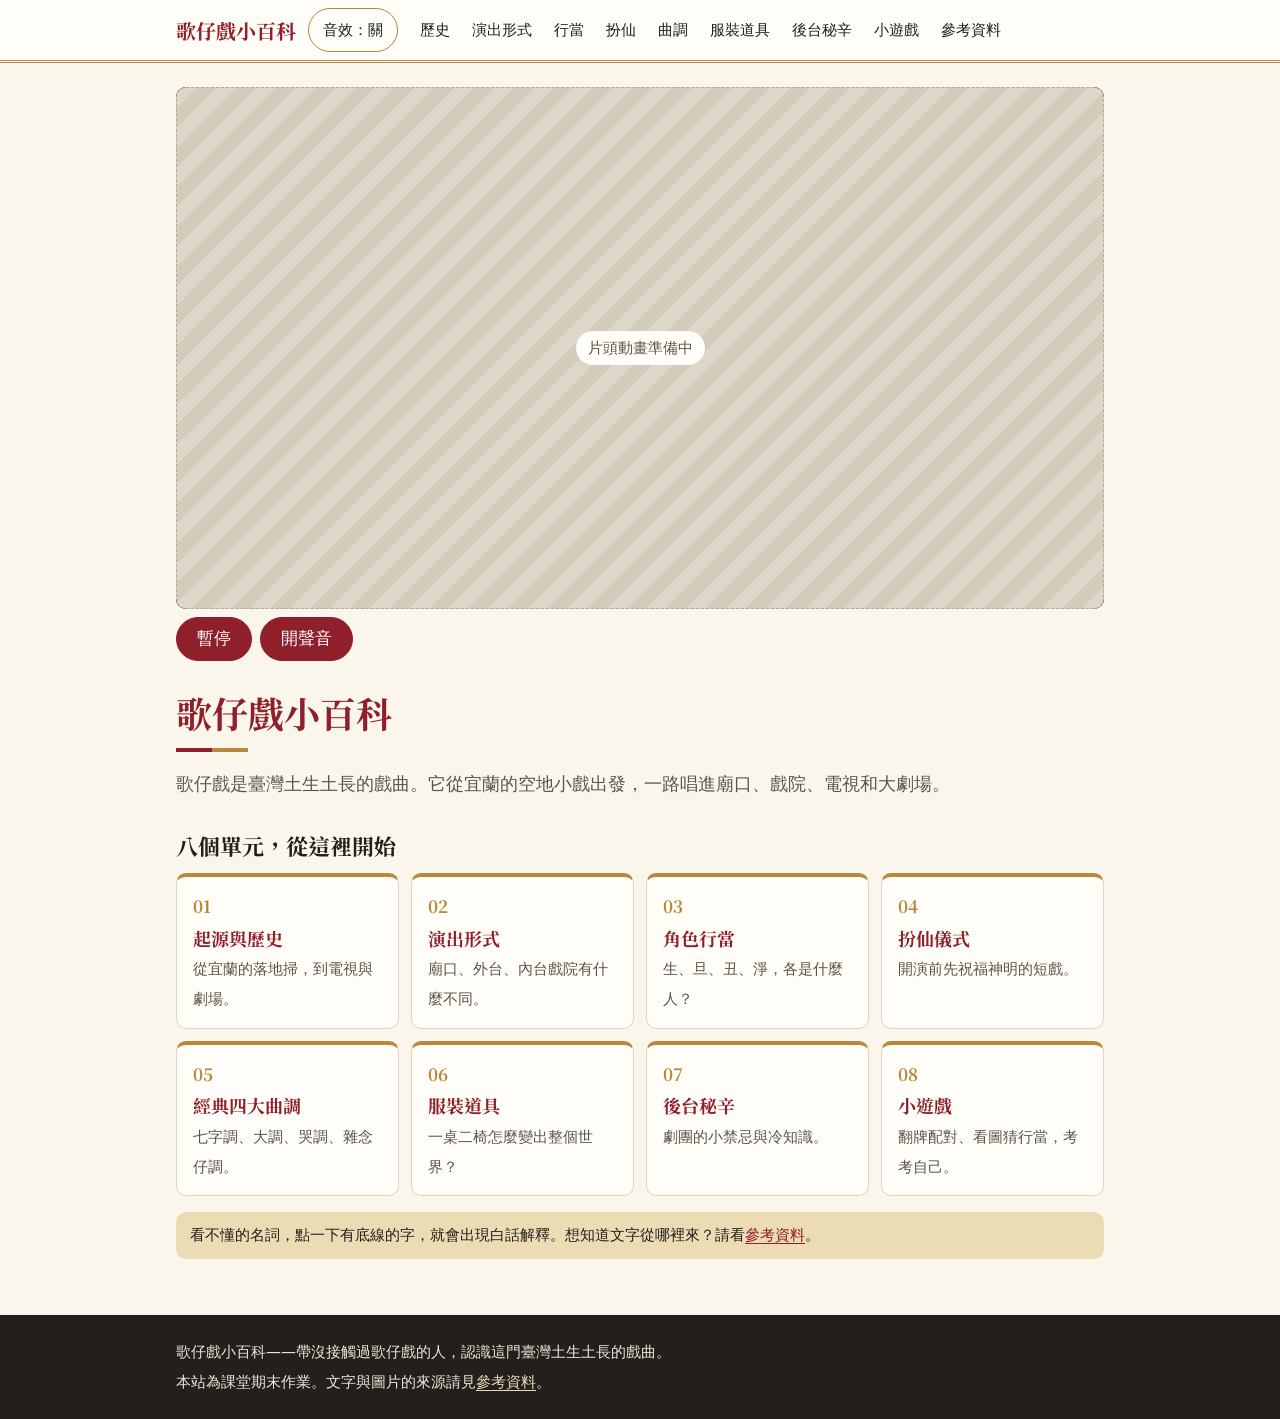
==== site/index.html @ 09cdf5d5 "feat: 完成階段一網站（預留素材版） 新增 site/：十個頁面、共用樣式、翻牌配對與看圖猜行當、 名詞解釋、出處清單、音效開關；圖片、曲調影片、片頭動畫為預留框。 同步更新架構文件的檔案清單與 " ====
<!doctype html>
<html lang="zh-Hant-TW">
<head>
<meta charset="utf-8">
<meta name="viewport" content="width=device-width, initial-scale=1">
<title>歌仔戲小百科</title>
<meta name="description" content="用淺白的話，帶你認識臺灣土生土長的歌仔戲：歷史、演出、角色、曲調、後台，還有小遊戲。">
<link rel="preconnect" href="https://fonts.googleapis.com">
<link rel="preconnect" href="https://fonts.gstatic.com" crossorigin>
<link href="https://fonts.googleapis.com/css2?family=Noto+Serif+TC:wght@500;700&display=swap" rel="stylesheet">
<link rel="stylesheet" href="css/style.css">
</head>
<body data-page="home">
<main id="main" class="wrap">
  <section class="intro" id="intro" aria-label="片頭動畫">
    <div class="intro-frame" id="intro-frame">
      <div class="ph ph-video" role="img" aria-label="片頭動畫準備中"><span>片頭動畫準備中</span></div>
    </div>
    <div class="intro-controls" id="intro-controls" hidden>
      <button type="button" id="intro-play">暫停</button>
      <button type="button" id="intro-sound" aria-pressed="false">開聲音</button>
    </div>
  </section>

  <h1 class="hero-title">歌仔戲小百科</h1>
  <p class="lead">歌仔戲是臺灣土生土長的戲曲。它從宜蘭的空地小戲出發，一路唱進廟口、戲院、電視和大劇場。</p>

  <h2>八個單元，從這裡開始</h2>
  <ol class="unit-grid">
    <li><a class="unit-card" href="history.html"><span class="no">01</span><strong>起源與歷史</strong><span class="desc">從宜蘭的落地掃，到電視與劇場。</span></a></li>
    <li><a class="unit-card" href="performance.html"><span class="no">02</span><strong>演出形式</strong><span class="desc">廟口、外台、內台戲院有什麼不同。</span></a></li>
    <li><a class="unit-card" href="roles.html"><span class="no">03</span><strong>角色行當</strong><span class="desc">生、旦、丑、淨，各是什麼人？</span></a></li>
    <li><a class="unit-card" href="xianxi.html"><span class="no">04</span><strong>扮仙儀式</strong><span class="desc">開演前先祝福神明的短戲。</span></a></li>
    <li><a class="unit-card" href="music.html"><span class="no">05</span><strong>經典四大曲調</strong><span class="desc">七字調、大調、哭調、雜念仔調。</span></a></li>
    <li><a class="unit-card" href="costume.html"><span class="no">06</span><strong>服裝道具</strong><span class="desc">一桌二椅怎麼變出整個世界？</span></a></li>
    <li><a class="unit-card" href="backstage.html"><span class="no">07</span><strong>後台秘辛</strong><span class="desc">劇團的小禁忌與冷知識。</span></a></li>
    <li><a class="unit-card" href="games.html"><span class="no">08</span><strong>小遊戲</strong><span class="desc">翻牌配對、看圖猜行當，考考自己。</span></a></li>
  </ol>

  <p class="note-box">看不懂的名詞，點一下有底線的字，就會出現白話解釋。想知道文字從哪裡來？請看<a href="sources.html">參考資料</a>。</p>
</main>
<script defer src="data/sources.js"></script>
<script defer src="data/glossary.js"></script>
<script defer src="js/core.js"></script>
<script defer src="js/sound.js"></script>
<script defer src="js/layout.js"></script>
<script defer src="js/glossary.js"></script>
<script defer src="js/media.js"></script>
</body>
</html>
---- site/css/style.css ----
/* 歌仔戲小百科：古典與現代混合。米白底，深紅、金、墨黑為主色。 */
:root {
  --bg: #fbf6ec;
  --paper: #fffdf8;
  --ink: #231f1c;
  --muted: #5c544b;
  --red: #8e1f2b;
  --red-dark: #6e1520;
  --gold: #b8893b;
  --gold-soft: #ecdcb4;
  --line: #e2d6bc;
  --ph: #ddd7ca;
  --ph-ink: #5a5348;
  --good: #1f6b3a;
  --bad: #a3202d;
  --radius: 10px;
  --serif: 'Noto Serif TC', 'Songti TC', 'PMingLiU', 'Source Han Serif TC', serif;
  --sans: 'Noto Sans TC', 'PingFang TC', 'Microsoft JhengHei', 'Heiti TC', system-ui, sans-serif;
}

*,
*::before,
*::after {
  box-sizing: border-box;
}

html {
  -webkit-text-size-adjust: 100%;
}

body {
  margin: 0;
  background: var(--bg);
  color: var(--ink);
  font-family: var(--sans);
  font-size: 1.0625rem;
  line-height: 1.75;
  overflow-wrap: anywhere;
}

img,
video,
iframe {
  max-width: 100%;
}

a {
  color: var(--red);
  text-underline-offset: 3px;
}

a:hover {
  color: var(--red-dark);
}

:focus-visible {
  outline: 3px solid var(--gold);
  outline-offset: 2px;
}

.wrap {
  width: 100%;
  max-width: 960px;
  margin: 0 auto;
  padding: 0 16px;
}

.skip-link {
  position: absolute;
  left: -999px;
  top: 8px;
  background: var(--ink);
  color: #fff;
  padding: 8px 14px;
  border-radius: 6px;
  z-index: 100;
}

.skip-link:focus {
  left: 8px;
}

/* ---------- 導覽列 ---------- */
.site-header {
  position: sticky;
  top: 0;
  z-index: 50;
  background: var(--paper);
  border-bottom: 3px double var(--gold);
}

.header-inner {
  display: flex;
  flex-wrap: wrap;
  align-items: center;
  gap: 8px 12px;
  padding-top: 8px;
  padding-bottom: 8px;
}

.brand {
  font-family: var(--serif);
  font-weight: 700;
  font-size: 1.25rem;
  color: var(--red);
  text-decoration: none;
  margin-right: auto;
}

.menu-btn,
.sound-btn {
  font: inherit;
  font-size: 0.9375rem;
  min-height: 44px;
  padding: 0 14px;
  border: 1px solid var(--gold);
  background: var(--paper);
  color: var(--ink);
  border-radius: 999px;
  cursor: pointer;
}

.sound-btn[aria-pressed='true'] {
  background: var(--red);
  border-color: var(--red);
  color: #fff;
}

.site-nav {
  display: none;
  flex-basis: 100%;
}

.site-nav.open {
  display: block;
}

.site-nav ul {
  list-style: none;
  margin: 0;
  padding: 0;
  display: grid;
  grid-template-columns: repeat(2, 1fr);
  gap: 6px;
}

.site-nav a {
  display: flex;
  align-items: center;
  min-height: 44px;
  padding: 0 12px;
  border-radius: 8px;
  color: var(--ink);
  text-decoration: none;
  background: var(--bg);
}

.site-nav a[aria-current='page'] {
  background: var(--red);
  color: #fff;
}

@media (min-width: 960px) {
  .menu-btn {
    display: none;
  }
  .brand {
    margin-right: 0;
  }
  .site-nav {
    display: block;
    flex-basis: auto;
    margin-right: auto;
  }
  .site-nav ul {
    display: flex;
    gap: 2px;
  }
  .site-nav a {
    padding: 0 10px;
    background: transparent;
    font-size: 0.9375rem;
  }
  .site-nav a:hover {
    background: var(--gold-soft);
  }
  .site-nav a[aria-current='page'] {
    background: var(--red);
  }
}

/* ---------- 主內容 ---------- */
main.wrap {
  padding-top: 24px;
  padding-bottom: 40px;
}

h1,
h2,
h3 {
  font-family: var(--serif);
  line-height: 1.35;
  color: var(--ink);
}

h1 {
  font-size: 1.875rem;
  margin: 0 0 8px;
  color: var(--red);
}

h1::after {
  content: '';
  display: block;
  width: 72px;
  height: 4px;
  margin-top: 10px;
  background: linear-gradient(90deg, var(--red) 0 50%, var(--gold) 50% 100%);
}

h2 {
  font-size: 1.375rem;
  margin: 32px 0 12px;
}

h3 {
  font-size: 1.125rem;
  margin: 24px 0 8px;
}

.lead {
  font-size: 1.125rem;
  color: var(--muted);
  margin: 16px 0 20px;
}

p {
  margin: 0 0 12px;
}

.divider {
  text-align: center;
  color: var(--gold);
  letter-spacing: 0.5em;
  margin: 28px 0;
  font-size: 0.8rem;
}

/* ---------- 圖片與影片的預留位置 ---------- */
.media {
  margin: 0 0 24px;
}

.media figcaption {
  font-size: 0.875rem;
  color: var(--muted);
  padding-top: 6px;
}

.ph,
.media-img {
  display: block;
  width: 100%;
  aspect-ratio: 4 / 3;
  border-radius: var(--radius);
}

.media-img {
  object-fit: cover;
}

.ph {
  display: flex;
  align-items: center;
  justify-content: center;
  background: repeating-linear-gradient(135deg, var(--ph) 0 14px, #d3ccbd 14px 28px);
  color: var(--ph-ink);
  font-size: 0.9375rem;
  border: 1px dashed #b3ab9a;
}

.ph span {
  background: var(--paper);
  padding: 4px 12px;
  border-radius: 999px;
}

.ph-video {
  aspect-ratio: 16 / 9;
}

.video-slot {
  margin: 12px 0;
}

.video-play {
  display: flex;
  align-items: center;
  justify-content: center;
  gap: 10px;
  width: 100%;
  aspect-ratio: 16 / 9;
  border: 0;
  border-radius: var(--radius);
  background: var(--ink);
  color: #fff;
  font: inherit;
  cursor: pointer;
  padding: 12px;
}

.play-icon {
  font-size: 1.5rem;
  color: var(--gold-soft);
}

.video-frame {
  display: block;
  width: 100%;
  aspect-ratio: 16 / 9;
  border: 0;
  border-radius: var(--radius);
}

.video-fallback {
  font-size: 0.875rem;
  color: var(--muted);
  margin: 6px 0 0;
}

/* ---------- 可展開的小卡片 ---------- */
.cards {
  display: grid;
  gap: 12px;
}

.card {
  background: var(--paper);
  border: 1px solid var(--line);
  border-left: 5px solid var(--red);
  border-radius: var(--radius);
}

.card summary {
  cursor: pointer;
  list-style: none;
  display: flex;
  align-items: center;
  justify-content: space-between;
  gap: 12px;
  min-height: 52px;
  padding: 10px 16px;
  font-family: var(--serif);
  font-weight: 700;
  font-size: 1.125rem;
}

.card summary::-webkit-details-marker {
  display: none;
}

.card summary::after {
  content: '＋';
  color: var(--gold);
  font-weight: 700;
  flex: none;
}

.card[open] summary::after {
  content: '－';
}

.card-body {
  padding: 0 16px 14px;
}

.card-body > :last-child {
  margin-bottom: 0;
}

.note-box {
  background: var(--gold-soft);
  border-radius: var(--radius);
  padding: 10px 14px;
  font-size: 0.9375rem;
  margin: 16px 0;
}

/* ---------- 名詞解釋 ---------- */
.term {
  font: inherit;
  color: var(--red);
  background: none;
  border: 0;
  padding: 0 1px;
  cursor: pointer;
  text-decoration: underline dotted;
  text-underline-offset: 4px;
  min-height: 24px;
}

.term-pop {
  position: absolute;
  z-index: 80;
  max-width: min(320px, calc(100vw - 16px));
  background: var(--ink);
  color: #fff;
  padding: 10px 14px;
  border-radius: 8px;
  font-size: 0.9375rem;
  line-height: 1.6;
  box-shadow: 0 6px 20px rgba(0, 0, 0, 0.25);
}

.term-pop strong {
  display: block;
  color: var(--gold-soft);
  margin-bottom: 2px;
}

/* ---------- 換頁與出處 ---------- */
.pager {
  display: flex;
  flex-wrap: wrap;
  gap: 12px;
  justify-content: space-between;
  margin: 32px 0 8px;
}

.pager a {
  display: inline-flex;
  align-items: center;
  min-height: 48px;
  padding: 0 18px;
  border: 1px solid var(--gold);
  border-radius: 999px;
  background: var(--paper);
  text-decoration: none;
  font-weight: 500;
}

.pager a:hover {
  background: var(--gold-soft);
}

.pager .next {
  margin-left: auto;
}

.sources {
  border-top: 1px solid var(--line);
  margin-top: 32px;
  padding-top: 4px;
}

.sources h2,
.source-list {
  font-size: 1rem;
}

.sources h2 {
  font-size: 1.125rem;
}

.source-list {
  padding-left: 1.2em;
  color: var(--muted);
  font-size: 0.9375rem;
  line-height: 1.65;
}

.source-list li {
  margin-bottom: 8px;
}

.source-list .tag {
  display: inline-block;
  font-size: 0.75rem;
  padding: 0 8px;
  border-radius: 999px;
  background: var(--gold-soft);
  color: var(--ink);
}

.source-list .meta {
  display: block;
  font-size: 0.8125rem;
}

.source-list .note {
  display: block;
  font-size: 0.8125rem;
  color: var(--bad);
}

/* ---------- 頁尾 ---------- */
.site-footer {
  background: var(--ink);
  color: #ece6d9;
  padding: 20px 0;
  font-size: 0.9375rem;
}

.site-footer p {
  margin: 4px 0;
}

.site-footer a {
  color: var(--gold-soft);
}

/* ---------- 首頁 ---------- */
.intro {
  margin-bottom: 28px;
}

.intro-frame {
  background: var(--ink);
  border-radius: var(--radius);
  overflow: hidden;
}

.intro-video {
  display: block;
  width: 100%;
  aspect-ratio: 16 / 9;
  background: #000;
}

.intro-controls {
  display: flex;
  gap: 8px;
  margin-top: 8px;
}

.btn,
.intro-controls button {
  font: inherit;
  min-height: 44px;
  padding: 0 20px;
  border-radius: 999px;
  border: 1px solid var(--red);
  background: var(--red);
  color: #fff;
  cursor: pointer;
}

.btn:hover,
.intro-controls button:hover {
  background: var(--red-dark);
}

.btn.secondary {
  background: var(--paper);
  color: var(--red);
}

.hero-title {
  font-size: 2.25rem;
}

.unit-grid {
  list-style: none;
  padding: 0;
  margin: 0;
  display: grid;
  gap: 12px;
  grid-template-columns: 1fr;
}

.unit-card {
  display: block;
  height: 100%;
  background: var(--paper);
  border: 1px solid var(--line);
  border-top: 4px solid var(--gold);
  border-radius: var(--radius);
  padding: 14px 16px;
  text-decoration: none;
  color: var(--ink);
  transition: transform 0.2s ease, box-shadow 0.2s ease;
}

.unit-card:hover {
  transform: translateY(-2px);
  box-shadow: 0 6px 16px rgba(60, 40, 20, 0.12);
}

.unit-card .no {
  font-family: var(--serif);
  color: var(--gold);
  font-weight: 700;
}

.unit-card strong {
  display: block;
  font-family: var(--serif);
  font-size: 1.125rem;
  color: var(--red);
}

.unit-card span.desc {
  font-size: 0.9375rem;
  color: var(--muted);
}

@media (min-width: 600px) {
  .unit-grid {
    grid-template-columns: repeat(2, 1fr);
  }
}

@media (min-width: 900px) {
  .unit-grid {
    grid-template-columns: repeat(4, 1fr);
  }
}

/* 進場動畫（使用者設定「減少動態效果」時會關閉，見最下方） */
@keyframes rise {
  from {
    opacity: 0;
    transform: translateY(12px);
  }
  to {
    opacity: 1;
    transform: none;
  }
}

main > * {
  animation: rise 0.5s ease both;
}

/* ---------- 遊戲 ---------- */
.tabs {
  display: flex;
  gap: 8px;
  margin-bottom: 16px;
}

.tabs [role='tab'] {
  font: inherit;
  min-height: 48px;
  padding: 0 18px;
  border: 1px solid var(--gold);
  background: var(--paper);
  border-radius: 999px;
  cursor: pointer;
}

.tabs [role='tab'][aria-selected='true'] {
  background: var(--red);
  border-color: var(--red);
  color: #fff;
}

.panel {
  background: var(--paper);
  border: 1px solid var(--line);
  border-radius: var(--radius);
  padding: 16px;
}

fieldset {
  border: 0;
  padding: 0;
  margin: 0 0 16px;
}

legend {
  font-weight: 700;
  margin-bottom: 6px;
  padding: 0;
}

.choices {
  display: flex;
  flex-wrap: wrap;
  gap: 8px;
}

.choice {
  display: inline-flex;
  align-items: center;
  gap: 8px;
  min-height: 44px;
  padding: 0 16px;
  border: 1px solid var(--line);
  border-radius: 999px;
  background: var(--bg);
  cursor: pointer;
}

.choice:has(input:checked) {
  border-color: var(--red);
  background: #f6e3e5;
}

.choice input {
  accent-color: var(--red);
  width: 18px;
  height: 18px;
}

.stats {
  display: flex;
  gap: 24px;
  font-weight: 700;
  margin-bottom: 12px;
}

.board {
  display: grid;
  grid-template-columns: repeat(3, 1fr);
  gap: 8px;
}

@media (min-width: 600px) {
  .board {
    grid-template-columns: repeat(4, 1fr);
    gap: 12px;
  }
}

.mcard {
  position: relative;
  min-height: 92px;
  padding: 6px;
  border-radius: var(--radius);
  border: 2px solid var(--gold);
  background: var(--red);
  color: #fff;
  font: inherit;
  cursor: pointer;
}

.mcard .mback {
  font-family: var(--serif);
  font-size: 1.75rem;
  color: var(--gold-soft);
}

.mcard .mface {
  display: none;
  font-size: 0.875rem;
  line-height: 1.45;
}

.mcard.flipped {
  background: var(--paper);
  color: var(--ink);
}

.mcard.flipped .mback {
  display: none;
}

.mcard.flipped .mface {
  display: block;
}

.mcard.matched {
  border-color: var(--good);
  background: #e8f4ec;
  cursor: default;
}

.result {
  margin-top: 16px;
  padding: 14px 16px;
  background: var(--bg);
  border-radius: var(--radius);
  border: 1px solid var(--line);
}

.result-title {
  font-family: var(--serif);
  font-weight: 700;
  font-size: 1.25rem;
  color: var(--red);
  margin-bottom: 4px;
}

.record-new {
  display: inline-block;
  padding: 2px 14px;
  border-radius: 999px;
  background: var(--gold);
  color: #1b1408;
  font-weight: 700;
}

.hint {
  font-size: 0.875rem;
  color: var(--muted);
}

.actions {
  display: flex;
  flex-wrap: wrap;
  gap: 8px;
  margin-top: 12px;
}

.options {
  display: grid;
  gap: 8px;
  grid-template-columns: 1fr;
  margin: 14px 0;
}

@media (min-width: 600px) {
  .options {
    grid-template-columns: repeat(2, 1fr);
  }
}

.option {
  font: inherit;
  min-height: 52px;
  padding: 8px 16px;
  text-align: left;
  border: 2px solid var(--line);
  border-radius: var(--radius);
  background: var(--bg);
  cursor: pointer;
}

.option:hover:not(:disabled) {
  border-color: var(--gold);
}

.option:disabled {
  cursor: default;
  color: var(--ink);
}

.option.correct {
  border-color: var(--good);
  background: #e8f4ec;
  font-weight: 700;
}

.option.wrong {
  border-color: var(--bad);
  background: #fbe9ea;
}

.feedback {
  font-weight: 700;
  min-height: 1.75em;
}

.feedback.good {
  color: var(--good);
}

.feedback.bad {
  color: var(--bad);
}

#q-figure {
  max-width: 420px;
}

/* ---------- 使用者設定「減少動態效果」 ---------- */
@media (prefers-reduced-motion: reduce) {
  *,
  *::before,
  *::after {
    animation: none !important;
    transition: none !important;
    scroll-behavior: auto !important;
  }
}
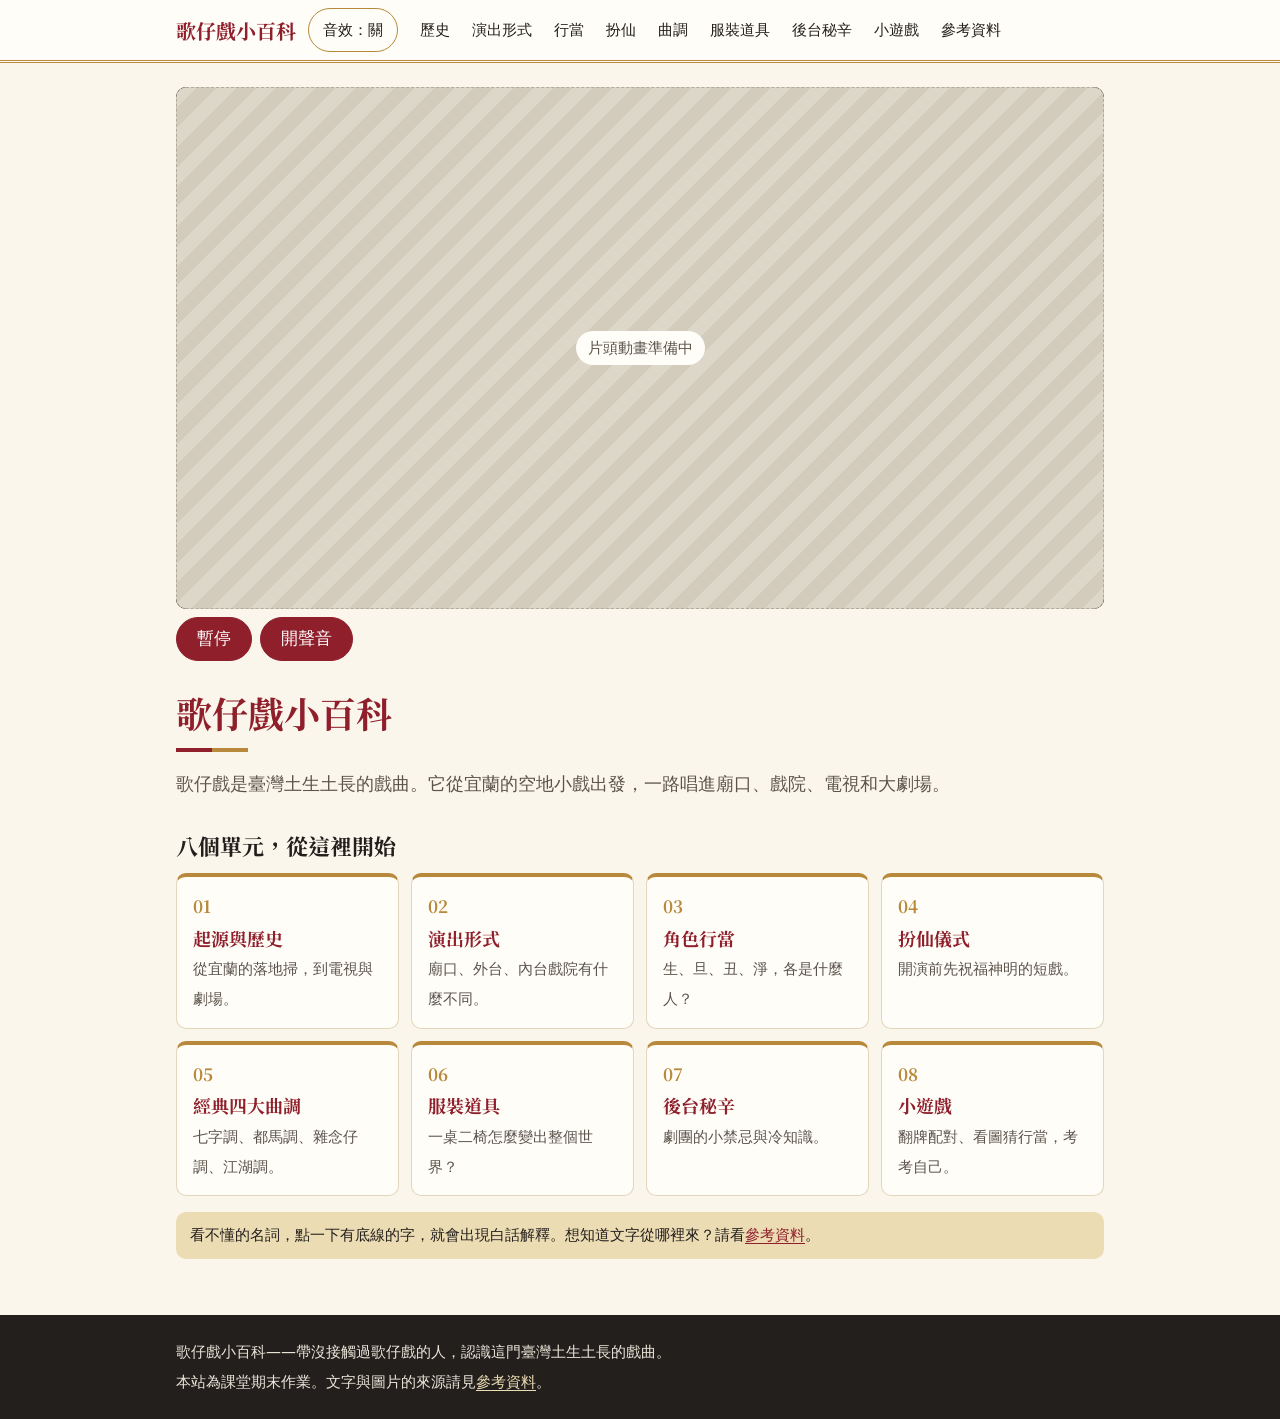
==== commit 8b8cf6a5: "修改曲調頁：四大曲調改為七字調、都馬調、雜念仔調、江湖調 - 曲調頁：以都馬調、江湖調取代大調、哭調，移除伴奏的樂器卡片與舊的分法提示框 - 曲調頁：新增「文場與武場」卡片，說明功能與「三分前場，七分" ====
--- a/site/index.html
+++ b/site/index.html
@@ -31,7 +31,7 @@
     <li><a class="unit-card" href="performance.html"><span class="no">02</span><strong>演出形式</strong><span class="desc">廟口、外台、內台戲院有什麼不同。</span></a></li>
     <li><a class="unit-card" href="roles.html"><span class="no">03</span><strong>角色行當</strong><span class="desc">生、旦、丑、淨，各是什麼人？</span></a></li>
     <li><a class="unit-card" href="xianxi.html"><span class="no">04</span><strong>扮仙儀式</strong><span class="desc">開演前先祝福神明的短戲。</span></a></li>
-    <li><a class="unit-card" href="music.html"><span class="no">05</span><strong>經典四大曲調</strong><span class="desc">七字調、大調、哭調、雜念仔調。</span></a></li>
+    <li><a class="unit-card" href="music.html"><span class="no">05</span><strong>經典四大曲調</strong><span class="desc">七字調、都馬調、雜念仔調、江湖調。</span></a></li>
     <li><a class="unit-card" href="costume.html"><span class="no">06</span><strong>服裝道具</strong><span class="desc">一桌二椅怎麼變出整個世界？</span></a></li>
     <li><a class="unit-card" href="backstage.html"><span class="no">07</span><strong>後台秘辛</strong><span class="desc">劇團的小禁忌與冷知識。</span></a></li>
     <li><a class="unit-card" href="games.html"><span class="no">08</span><strong>小遊戲</strong><span class="desc">翻牌配對、看圖猜行當，考考自己。</span></a></li>
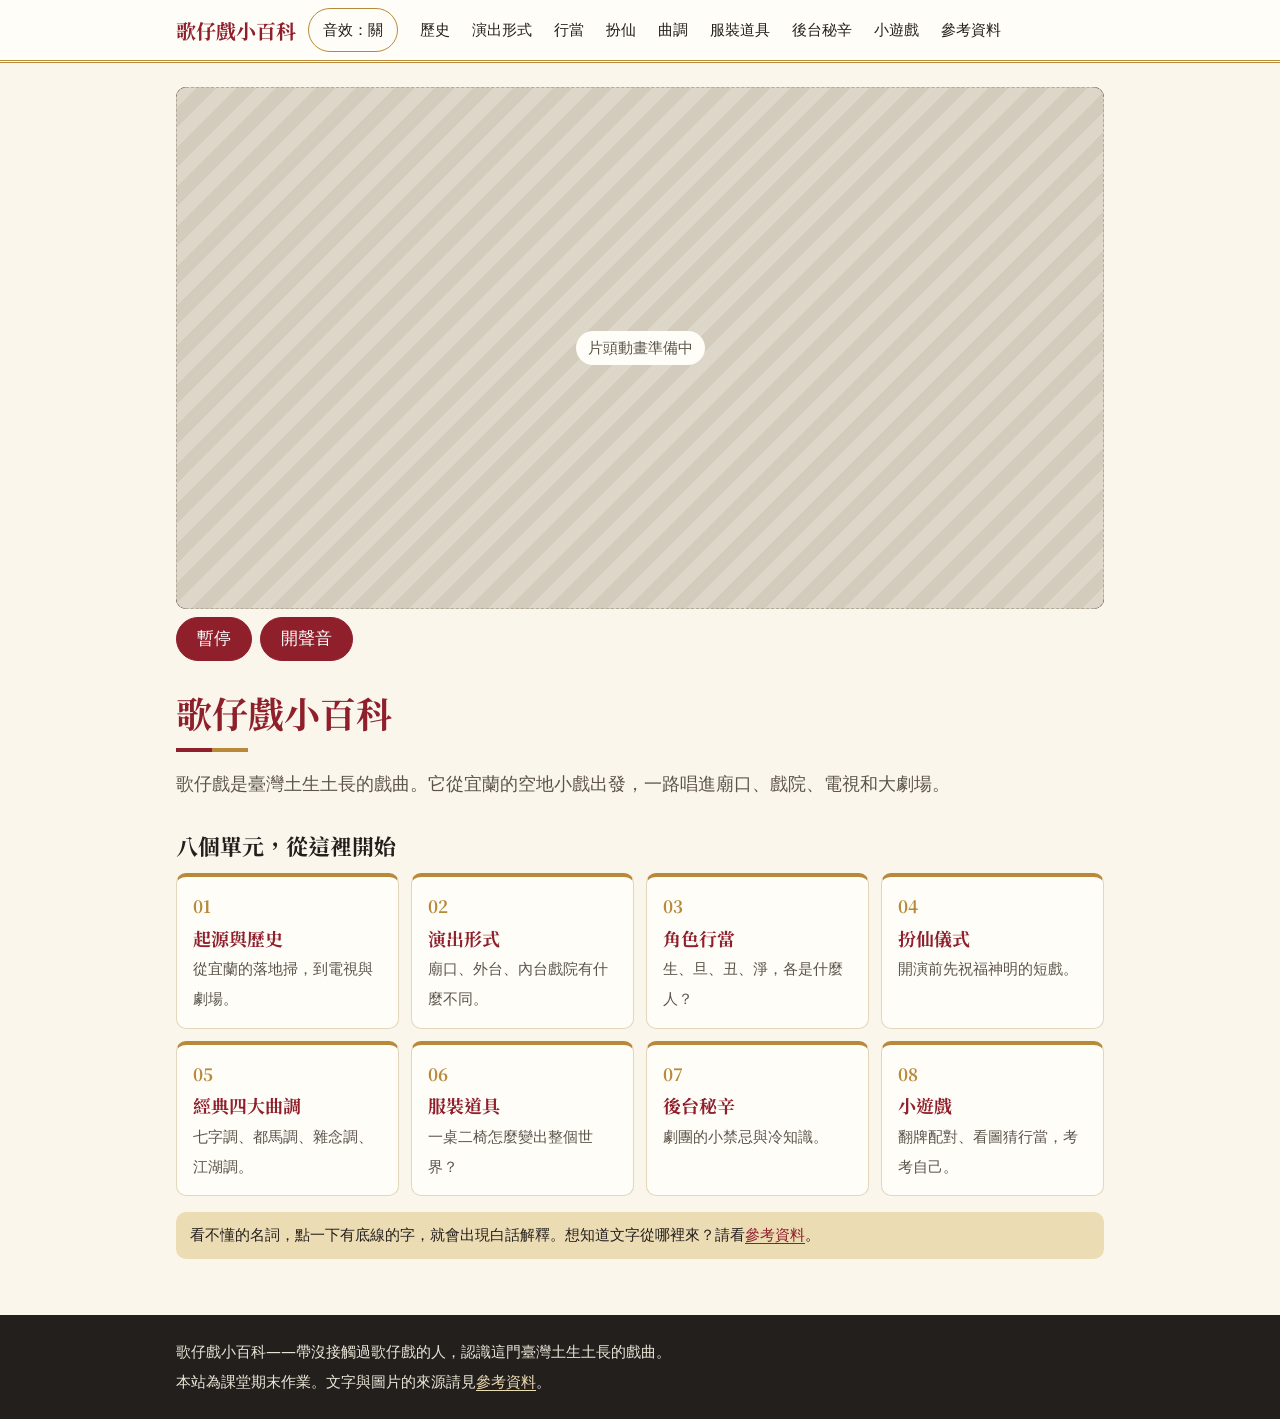
==== commit 76936f93: "曲調頁放入四支 YouTube 影片與曲調冷知識，雜念仔調改稱雜念調 - 曲調頁：七字調、都馬調、江湖調、雜念調各嵌入一支影片，補上江湖調說明 - 曲調頁：新增綠色底的曲調冷知識（演員用手勢向樂師暗號" ====
--- a/site/index.html
+++ b/site/index.html
@@ -31,7 +31,7 @@
     <li><a class="unit-card" href="performance.html"><span class="no">02</span><strong>演出形式</strong><span class="desc">廟口、外台、內台戲院有什麼不同。</span></a></li>
     <li><a class="unit-card" href="roles.html"><span class="no">03</span><strong>角色行當</strong><span class="desc">生、旦、丑、淨，各是什麼人？</span></a></li>
     <li><a class="unit-card" href="xianxi.html"><span class="no">04</span><strong>扮仙儀式</strong><span class="desc">開演前先祝福神明的短戲。</span></a></li>
-    <li><a class="unit-card" href="music.html"><span class="no">05</span><strong>經典四大曲調</strong><span class="desc">七字調、都馬調、雜念仔調、江湖調。</span></a></li>
+    <li><a class="unit-card" href="music.html"><span class="no">05</span><strong>經典四大曲調</strong><span class="desc">七字調、都馬調、雜念調、江湖調。</span></a></li>
     <li><a class="unit-card" href="costume.html"><span class="no">06</span><strong>服裝道具</strong><span class="desc">一桌二椅怎麼變出整個世界？</span></a></li>
     <li><a class="unit-card" href="backstage.html"><span class="no">07</span><strong>後台秘辛</strong><span class="desc">劇團的小禁忌與冷知識。</span></a></li>
     <li><a class="unit-card" href="games.html"><span class="no">08</span><strong>小遊戲</strong><span class="desc">翻牌配對、看圖猜行當，考考自己。</span></a></li>
--- a/site/css/style.css
+++ b/site/css/style.css
@@ -386,6 +386,26 @@
   margin: 16px 0;
 }
 
+/* 冷知識：用綠色底跟金色的提示框區分 */
+.tip-box {
+  background: #e8f4ec;
+  border-left: 5px solid var(--good);
+  border-radius: var(--radius);
+  padding: 12px 16px;
+  margin: 24px 0;
+}
+
+.tip-box > :last-child {
+  margin-bottom: 0;
+}
+
+.tip-title {
+  font-family: var(--serif);
+  font-weight: 700;
+  color: var(--good);
+  margin: 0 0 8px;
+}
+
 /* ---------- 名詞解釋 ---------- */
 .term {
   font: inherit;
@@ -864,6 +884,13 @@
   max-width: 420px;
 }
 
+.question {
+  font-family: var(--serif);
+  font-size: 1.25rem;
+  font-weight: 700;
+  margin: 12px 0;
+}
+
 /* ---------- 使用者設定「減少動態效果」 ---------- */
 @media (prefers-reduced-motion: reduce) {
   *,
